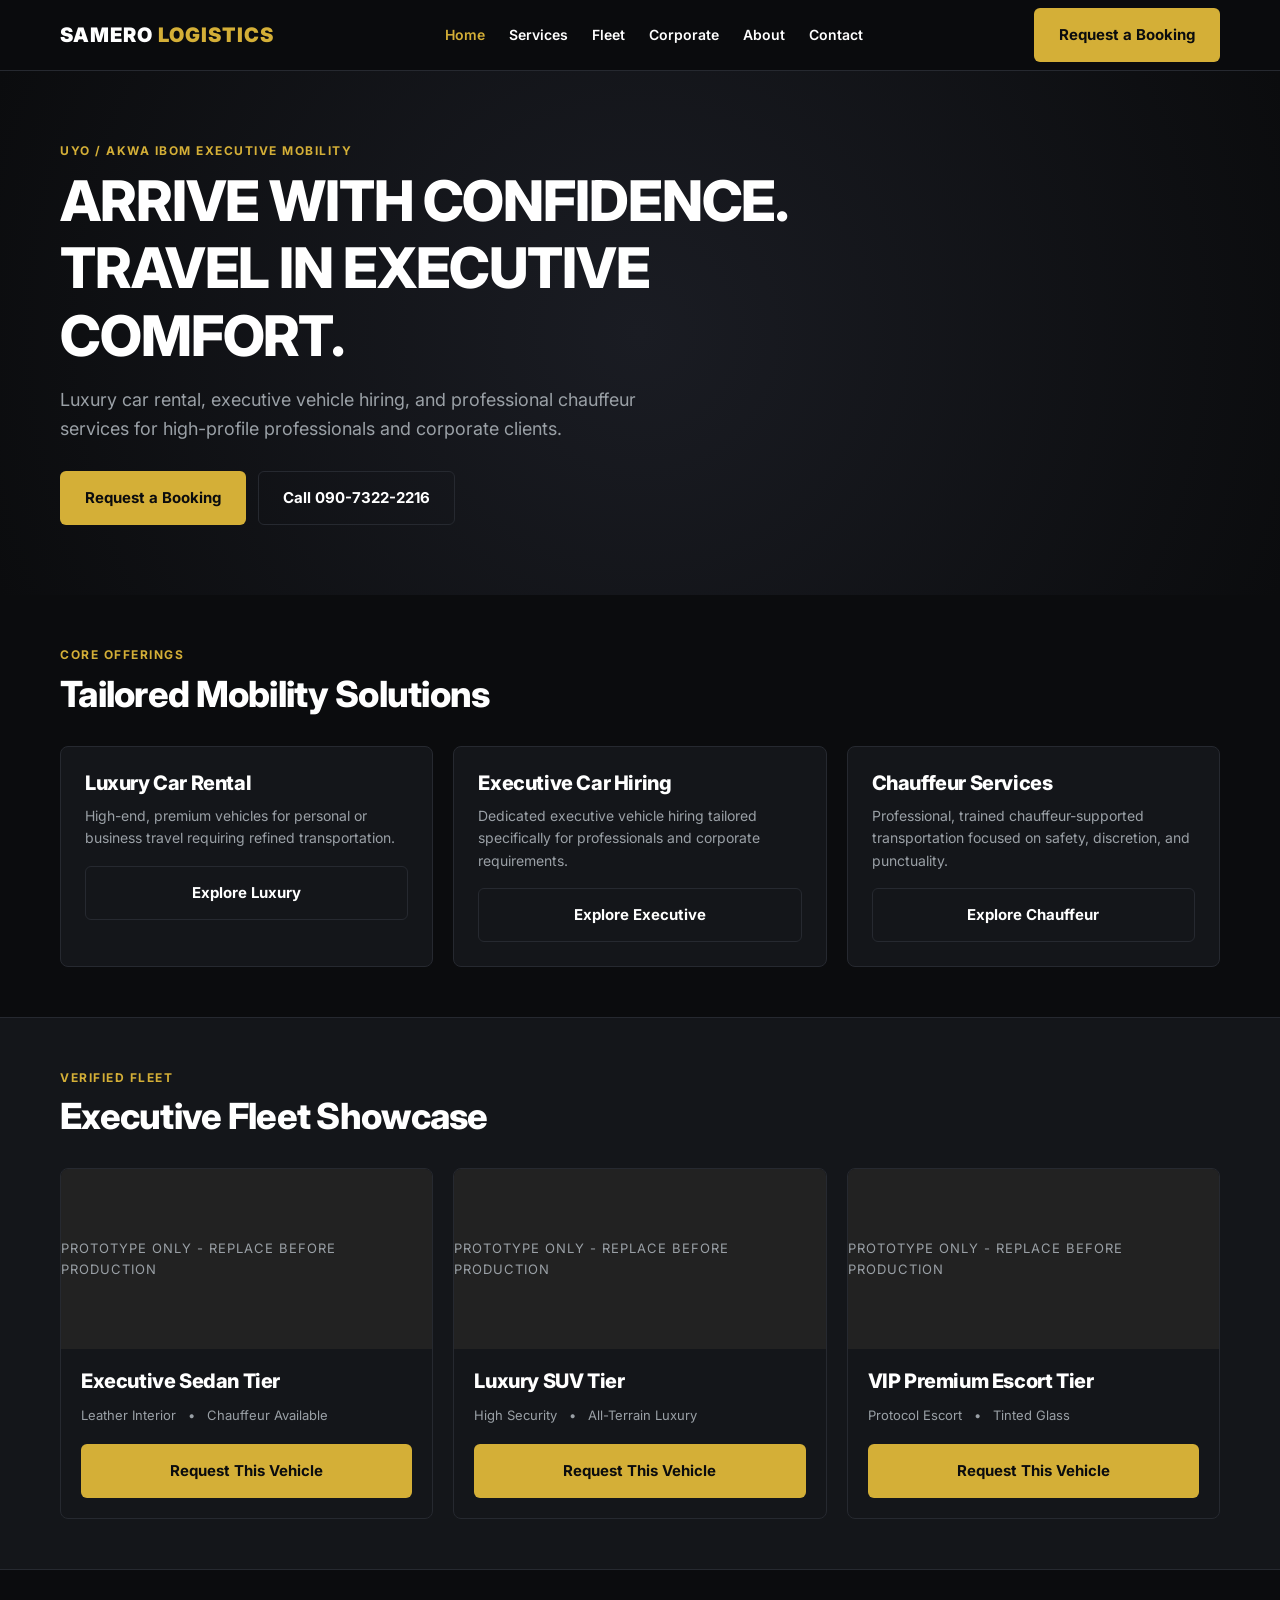
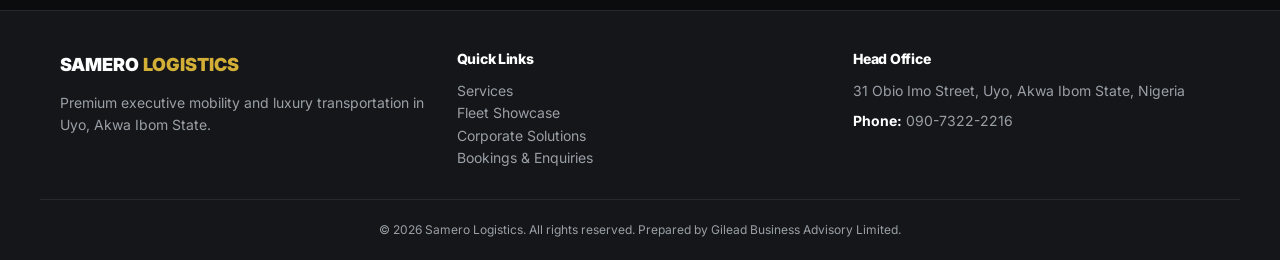
==== index.html @ fcae331d "Initial commit - Samero Logistics Executive Website" ====
<!DOCTYPE html>
<html lang="en">
<head>
  <meta charset="UTF-8">
  <meta name="viewport" content="width=device-width, initial-scale=1.0, viewport-fit=cover">
  <title>Samero Logistics | Executive Mobility & Luxury Transportation</title>
  <link rel="stylesheet" href="css/style.css">
  <link rel="preconnect" href="https://fonts.googleapis.com">
  <link rel="preconnect" href="https://fonts.gstatic.com" crossorigin>
  <link href="https://fonts.googleapis.com/css2?family=Inter:wght@400;600;700;800;900&display=swap" rel="stylesheet">
</head>
<body>

<header class="site-header">
  <div class="wrap nav">
    <a href="index.html" class="logo">SAMERO <span>LOGISTICS</span></a>
    
    <nav class="desktop-links">
      <a href="index.html" class="active">Home</a>
      <a href="services.html">Services</a>
      <a href="fleet.html">Fleet</a>
      <a href="corporate.html">Corporate</a>
      <a href="about.html">About</a>
      <a href="contact.html">Contact</a>
    </nav>

    <div class="nav-cta">
      <a href="contact.html" class="btn btn-gold">Request a Booking</a>
    </div>

    <button class="nav-toggle" id="navToggle" aria-label="Toggle navigation">Menu</button>
  </div>

  <nav class="mobile-menu" id="mobileMenu">
    <a href="index.html">Home</a>
    <a href="services.html">Services</a>
    <a href="fleet.html">Fleet</a>
    <a href="corporate.html">Corporate</a>
    <a href="about.html">About Us</a>
    <a href="contact.html">Contact & Booking</a>
  </nav>
</header>

<section style="padding: 70px 0; background: radial-gradient(circle at center, #1a1c23 0%, #0b0c0e 100%);">
  <div class="wrap">
    <span class="tag-line">Uyo / Akwa Ibom Executive Mobility</span>
    <h1 style="font-size: clamp(32px, 6vw, 56px); margin-bottom: 16px; max-width: 800px;">ARRIVE WITH CONFIDENCE. TRAVEL IN EXECUTIVE COMFORT.</h1>
    <p style="color: var(--text-muted); font-size: 18px; max-width: 600px; margin-bottom: 28px;">
      Luxury car rental, executive vehicle hiring, and professional chauffeur services for high-profile professionals and corporate clients.
    </p>
    <div style="display: flex; gap: 12px; flex-wrap: wrap;">
      <a href="contact.html" class="btn btn-gold">Request a Booking</a>
      <a href="tel:09073222216" class="btn btn-outline">Call 090-7322-2216</a>
    </div>
  </div>
</section>

<section>
  <div class="wrap">
    <div class="section-head">
      <span class="tag-line">Core Offerings</span>
      <h2>Tailored Mobility Solutions</h2>
    </div>
    <div class="grid-3">
      <div class="card">
        <h3>Luxury Car Rental</h3>
        <p>High-end, premium vehicles for personal or business travel requiring refined transportation.</p>
        <a href="services.html" class="btn btn-outline btn-block">Explore Luxury</a>
      </div>
      <div class="card">
        <h3>Executive Car Hiring</h3>
        <p>Dedicated executive vehicle hiring tailored specifically for professionals and corporate requirements.</p>
        <a href="services.html" class="btn btn-outline btn-block">Explore Executive</a>
      </div>
      <div class="card">
        <h3>Chauffeur Services</h3>
        <p>Professional, trained chauffeur-supported transportation focused on safety, discretion, and punctuality.</p>
        <a href="services.html" class="btn btn-outline btn-block">Explore Chauffeur</a>
      </div>
    </div>
  </div>
</section>

<section style="background: var(--bg-card); border-top: 1px solid var(--border-color); border-bottom: 1px solid var(--border-color);">
  <div class="wrap">
    <div class="section-head">
      <span class="tag-line">Verified Fleet</span>
      <h2>Executive Fleet Showcase</h2>
    </div>
    <div class="grid-3">
      <div class="card fleet-card">
        <div class="fleet-img">PROTOTYPE ONLY - REPLACE BEFORE PRODUCTION</div>
        <div class="fleet-body">
          <h3>Executive Sedan Tier</h3>
          <div class="fleet-specs"><span>Leather Interior</span> • <span>Chauffeur Available</span></div>
          <a href="contact.html?vehicle=Executive Sedan" class="btn btn-gold btn-block">Request This Vehicle</a>
        </div>
      </div>
      <div class="card fleet-card">
        <div class="fleet-img">PROTOTYPE ONLY - REPLACE BEFORE PRODUCTION</div>
        <div class="fleet-body">
          <h3>Luxury SUV Tier</h3>
          <div class="fleet-specs"><span>High Security</span> • <span>All-Terrain Luxury</span></div>
          <a href="contact.html?vehicle=Luxury SUV" class="btn btn-gold btn-block">Request This Vehicle</a>
        </div>
      </div>
      <div class="card fleet-card">
        <div class="fleet-img">PROTOTYPE ONLY - REPLACE BEFORE PRODUCTION</div>
        <div class="fleet-body">
          <h3>VIP Premium Escort Tier</h3>
          <div class="fleet-specs"><span>Protocol Escort</span> • <span>Tinted Glass</span></div>
          <a href="contact.html?vehicle=VIP Escort" class="btn btn-gold btn-block">Request This Vehicle</a>
        </div>
      </div>
    </div>
  </div>
</section>

<footer>
  <div class="wrap footer-grid">
    <div>
      <div class="footer-logo">SAMERO <span>LOGISTICS</span></div>
      <p>Premium executive mobility and luxury transportation in Uyo, Akwa Ibom State.</p>
    </div>
    <div>
      <h4 style="color:#fff; margin-bottom: 12px;">Quick Links</h4>
      <ul>
        <li><a href="services.html">Services</a></li>
        <li><a href="fleet.html">Fleet Showcase</a></li>
        <li><a href="corporate.html">Corporate Solutions</a></li>
        <li><a href="contact.html">Bookings & Enquiries</a></li>
      </ul>
    </div>
    <div>
      <h4 style="color:#fff; margin-bottom: 12px;">Head Office</h4>
      <p>31 Obio Imo Street, Uyo, Akwa Ibom State, Nigeria</p>
      <p style="margin-top: 8px;"><strong style="color:#fff;">Phone:</strong> 090-7322-2216</p>
    </div>
  </div>
  <div class="wrap footer-bottom">
    <p>&copy; <span id="year"></span> Samero Logistics. All rights reserved. Prepared by Gilead Business Advisory Limited.</p>
  </div>
</footer>

<div class="mobile-sticky-bar">
  <a href="tel:09073222216" class="btn btn-outline">Call Now</a>
  <a href="contact.html" class="btn btn-gold">Request Booking</a>
</div>

<script src="js/script.js"></script>
</body>
</html>
---- css/style.css ----
:root {
  --bg-black: #0b0c0e;
  --bg-card: #14161a;
  --bg-card-hover: #1c1f24;
  --gold: #d4af37;
  --gold-hover: #f1c40f;
  --gold-dark: #aa8c2c;
  --text-white: #ffffff;
  --text-muted: #9aa0a6;
  --border-color: #262930;
  --font-main: 'Inter', system-ui, -apple-system, sans-serif;
  --max-w: 1200px;
}

* { box-sizing: border-box; margin: 0; padding: 0; }
html { scroll-behavior: smooth; }

body {
  background-color: var(--bg-black);
  color: var(--text-white);
  font-family: var(--font-main);
  line-height: 1.6;
  padding-bottom: 70px; /* Space for mobile persistent sticky bar */
  -webkit-font-smoothing: antialiased;
}

@media(min-width: 840px) {
  body { padding-bottom: 0; }
}

a { color: inherit; text-decoration: none; }
ul { list-style: none; }
img { max-width: 100%; display: block; }

.wrap { max-width: var(--max-w); margin: 0 auto; padding: 0 20px; }

/* Typography */
h1, h2, h3, h4 { font-weight: 800; line-height: 1.2; letter-spacing: -0.02em; }
.text-gold { color: var(--gold); }
.tag-line { text-transform: uppercase; font-size: 12px; font-weight: 700; color: var(--gold); letter-spacing: 1.5px; display: block; margin-bottom: 8px; }

/* Buttons */
.btn {
  display: inline-flex; align-items: center; justify-content: center; gap: 8px;
  padding: 14px 24px; border-radius: 6px; font-weight: 700; font-size: 15px;
  cursor: pointer; transition: all 0.2s ease; border: 1px solid transparent; min-height: 48px;
  text-align: center;
}
.btn-gold { background: var(--gold); color: var(--bg-black); }
.btn-gold:hover { background: var(--gold-hover); }
.btn-outline { background: transparent; border-color: var(--border-color); color: var(--text-white); }
.btn-outline:hover { border-color: var(--gold); color: var(--gold); }
.btn-block { width: 100%; }

/* Navigation */
.site-header { position: sticky; top: 0; z-index: 100; background: rgba(11, 12, 14, 0.95); backdrop-filter: blur(10px); border-bottom: 1px solid var(--border-color); }
.nav { display: flex; align-items: center; justify-content: space-between; height: 70px; }
.logo { font-weight: 900; font-size: 20px; letter-spacing: 1px; }
.logo span { color: var(--gold); }

.desktop-links { display: none; gap: 24px; font-weight: 600; font-size: 14px; }
.desktop-links a:hover, .desktop-links a.active { color: var(--gold); }

.nav-cta { display: none; }

@media(min-width: 840px) {
  .desktop-links { display: flex; }
  .nav-cta { display: flex; }
}

.nav-toggle {
  background: transparent; border: 1px solid var(--border-color); color: #fff;
  padding: 8px 12px; border-radius: 4px; cursor: pointer; display: block;
}
@media(min-width: 840px) { .nav-toggle { display: none; } }

.mobile-menu {
  display: none; background: var(--bg-card); border-bottom: 1px solid var(--border-color); padding: 20px;
}
.mobile-menu.open { display: block; }
.mobile-menu a { display: block; padding: 12px 0; font-weight: 600; border-bottom: 1px solid var(--border-color); }
.mobile-menu a:last-child { border-bottom: none; }

/* Page Header */
.page-header { background: var(--bg-card); padding: 50px 0; border-bottom: 1px solid var(--border-color); }
.page-header h1 { font-size: clamp(28px, 5vw, 42px); margin-bottom: 10px; }
.page-header p { color: var(--text-muted); max-width: 600px; }

/* Sections & Cards */
section { padding: 50px 0; }
.section-head { margin-bottom: 30px; }
.section-head h2 { font-size: clamp(24px, 4vw, 36px); }

.grid-3 { display: grid; gap: 20px; }
.grid-2 { display: grid; gap: 20px; }
@media(min-width: 600px) { .grid-2 { grid-template-columns: repeat(2, 1fr); } }
@media(min-width: 840px) { .grid-3 { grid-template-columns: repeat(3, 1fr); } }

.card {
  background: var(--bg-card); border: 1px solid var(--border-color);
  border-radius: 8px; padding: 24px; transition: transform 0.2s, border-color 0.2s;
}
.card:hover { border-color: var(--gold); transform: translateY(-2px); }
.card h3 { font-size: 20px; margin-bottom: 10px; }
.card p { color: var(--text-muted); font-size: 14px; margin-bottom: 16px; }

/* Fleet Cards */
.fleet-card { overflow: hidden; padding: 0; }
.fleet-img { background: #222; height: 180px; display: flex; align-items: center; justify-content: center; color: var(--text-muted); font-size: 13px; text-transform: uppercase; letter-spacing: 1px; }
.fleet-body { padding: 20px; }
.fleet-specs { display: flex; gap: 12px; margin: 12px 0 18px; font-size: 13px; color: var(--text-muted); }

/* Form Elements */
.form-card { background: var(--bg-card); border: 1px solid var(--border-color); border-radius: 8px; padding: 24px; }
.field { margin-bottom: 16px; }
.field label { display: block; font-size: 13px; font-weight: 700; margin-bottom: 6px; color: var(--text-muted); }
.field input, .field select, .field textarea {
  width: 100%; background: var(--bg-black); border: 1px solid var(--border-color);
  color: #fff; padding: 12px; border-radius: 6px; font-family: inherit; font-size: 15px;
}
.field input:focus, .field select:focus, .field textarea:focus { outline: none; border-color: var(--gold); }
.field-row { display: grid; gap: 16px; }
@media(min-width: 520px) { .field-row { grid-template-columns: 1fr 1fr; } }

/* Sticky Mobile Bar */
.mobile-sticky-bar {
  position: fixed; bottom: 0; left: 0; right: 0; z-index: 100;
  display: flex; gap: 10px; padding: 10px 16px;
  background: var(--bg-card); border-top: 1px solid var(--border-color);
}
.mobile-sticky-bar .btn { flex: 1; font-size: 13px; padding: 10px 4px; min-height: 42px; }
@media(min-width: 840px) { .mobile-sticky-bar { display: none; } }

/* Footer */
footer { background: var(--bg-card); border-top: 1px solid var(--border-color); padding: 40px 0 20px; margin-top: 40px; font-size: 14px; color: var(--text-muted); }
.footer-grid { display: grid; gap: 30px; }
@media(min-width: 600px) { .footer-grid { grid-template-columns: repeat(3, 1fr); } }
.footer-logo { font-size: 18px; font-weight: 900; color: #fff; margin-bottom: 12px; }
.footer-logo span { color: var(--gold); }
.footer-bottom { border-top: 1px solid var(--border-color); margin-top: 30px; padding-top: 20px; text-align: center; font-size: 12px; }
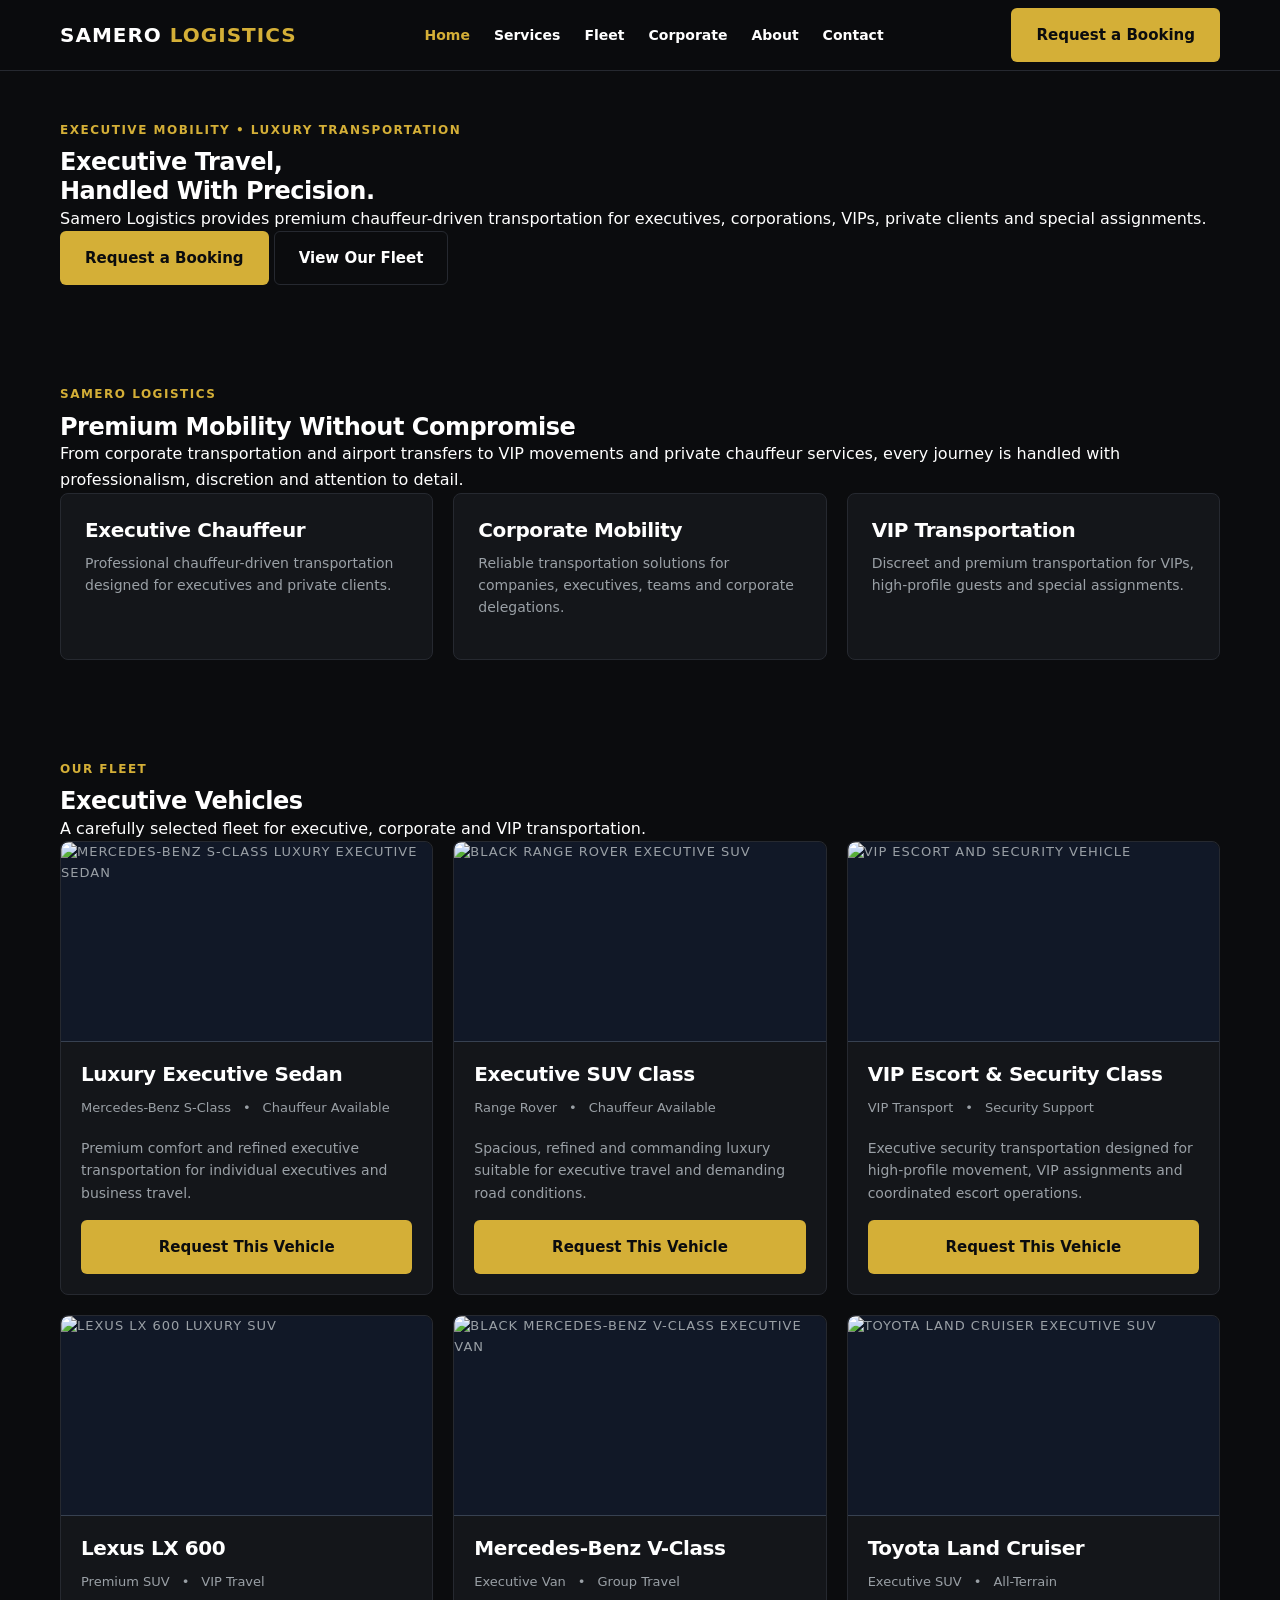
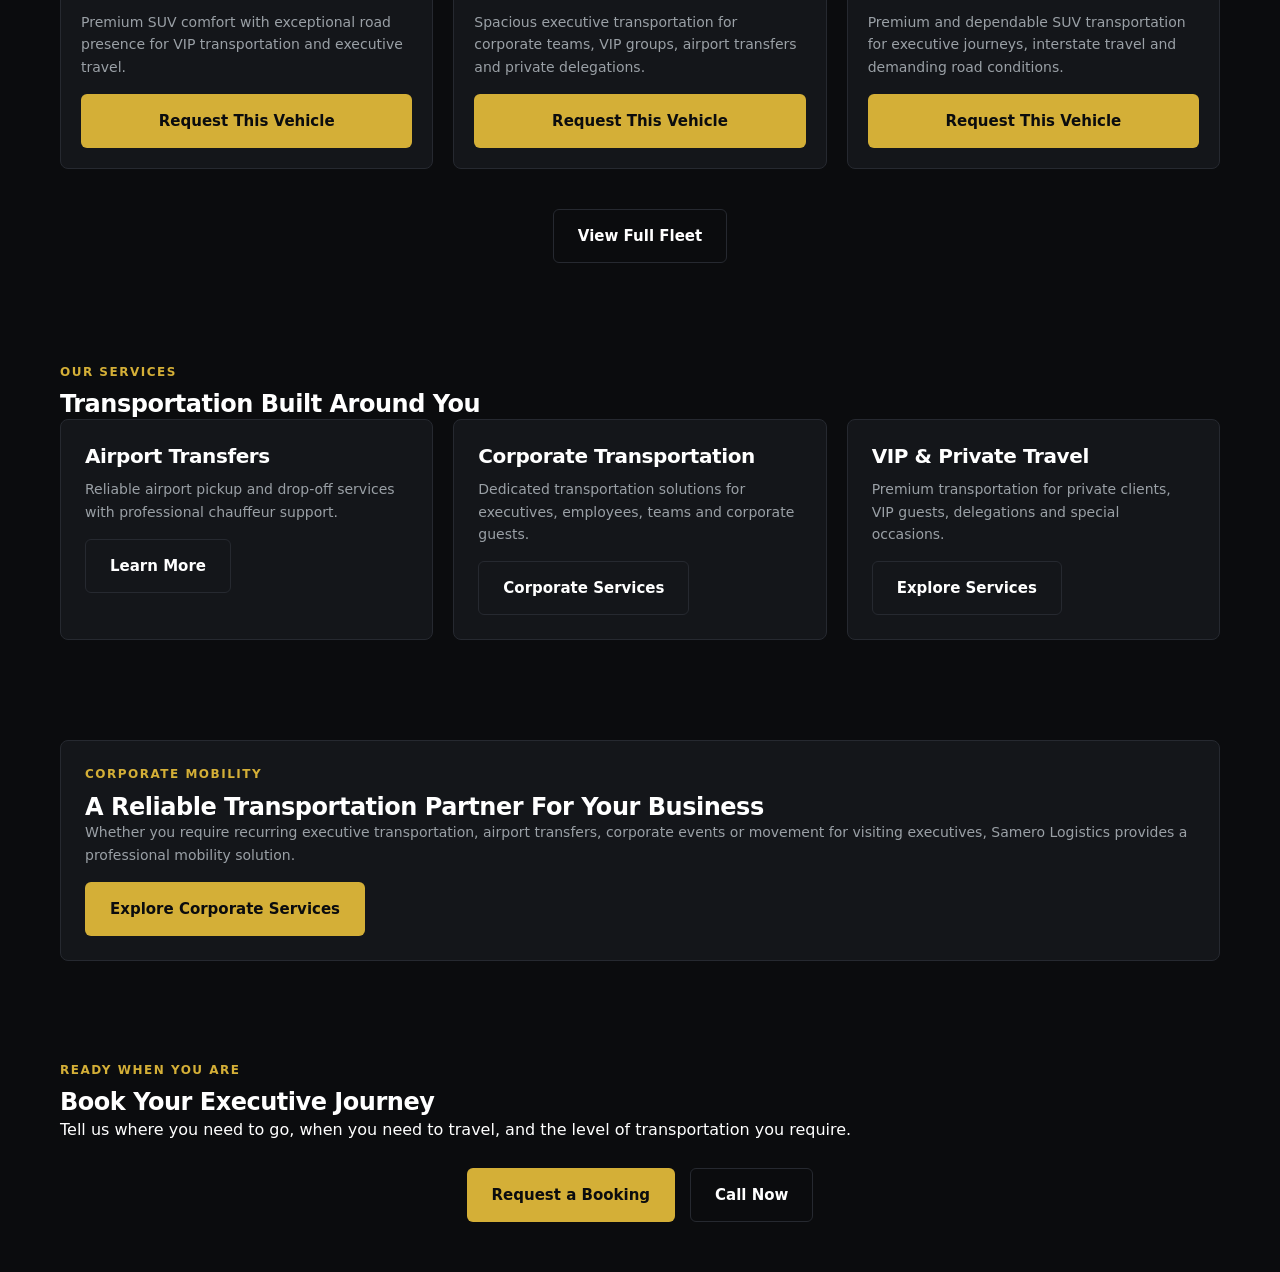
==== commit 3bb775eb: "Fix homepage fleet arrangement" ====
--- a/index.html
+++ b/index.html
@@ -1,152 +1,969 @@
 <!DOCTYPE html>
 <html lang="en">
+
 <head>
   <meta charset="UTF-8">
-  <meta name="viewport" content="width=device-width, initial-scale=1.0, viewport-fit=cover">
+  <meta name="viewport" content="width=device-width, initial-scale=1.0">
+
   <title>Samero Logistics | Executive Mobility & Luxury Transportation</title>
+
+  <meta
+    name="description"
+    content="Samero Logistics provides executive mobility, luxury transportation, chauffeur services, airport transfers and corporate transportation in Uyo, Akwa Ibom."
+  >
+
   <link rel="stylesheet" href="css/style.css">
-  <link rel="preconnect" href="https://fonts.googleapis.com">
-  <link rel="preconnect" href="https://fonts.gstatic.com" crossorigin>
-  <link href="https://fonts.googleapis.com/css2?family=Inter:wght@400;600;700;800;900&display=swap" rel="stylesheet">
 </head>
+
 <body>
 
+
+<!-- ========================================================= -->
+<!-- HEADER -->
+<!-- ========================================================= -->
+
 <header class="site-header">
+
   <div class="wrap nav">
-    <a href="index.html" class="logo">SAMERO <span>LOGISTICS</span></a>
-    
+
+    <a href="index.html" class="logo">
+      SAMERO <span>LOGISTICS</span>
+    </a>
+
     <nav class="desktop-links">
-      <a href="index.html" class="active">Home</a>
-      <a href="services.html">Services</a>
-      <a href="fleet.html">Fleet</a>
-      <a href="corporate.html">Corporate</a>
-      <a href="about.html">About</a>
-      <a href="contact.html">Contact</a>
+
+      <a href="index.html" class="active">
+        Home
+      </a>
+
+      <a href="services.html">
+        Services
+      </a>
+
+      <a href="fleet.html">
+        Fleet
+      </a>
+
+      <a href="corporate.html">
+        Corporate
+      </a>
+
+      <a href="about.html">
+        About
+      </a>
+
+      <a href="contact.html">
+        Contact
+      </a>
+
     </nav>
 
+
     <div class="nav-cta">
-      <a href="contact.html" class="btn btn-gold">Request a Booking</a>
-    </div>
-
-    <button class="nav-toggle" id="navToggle" aria-label="Toggle navigation">Menu</button>
+
+      <a
+        href="contact.html"
+        class="btn btn-gold"
+      >
+        Request a Booking
+      </a>
+
+    </div>
+
+
+    <button
+      class="nav-toggle"
+      id="navToggle"
+      aria-label="Toggle navigation"
+    >
+      Menu
+    </button>
+
   </div>
 
-  <nav class="mobile-menu" id="mobileMenu">
-    <a href="index.html">Home</a>
-    <a href="services.html">Services</a>
-    <a href="fleet.html">Fleet</a>
-    <a href="corporate.html">Corporate</a>
-    <a href="about.html">About Us</a>
-    <a href="contact.html">Contact & Booking</a>
+
+  <nav
+    class="mobile-menu"
+    id="mobileMenu"
+  >
+
+    <a href="index.html">
+      Home
+    </a>
+
+    <a href="services.html">
+      Services
+    </a>
+
+    <a href="fleet.html">
+      Fleet
+    </a>
+
+    <a href="corporate.html">
+      Corporate
+    </a>
+
+    <a href="about.html">
+      About Us
+    </a>
+
+    <a href="contact.html">
+      Contact & Booking
+    </a>
+
   </nav>
+
 </header>
 
-<section style="padding: 70px 0; background: radial-gradient(circle at center, #1a1c23 0%, #0b0c0e 100%);">
+
+
+<!-- ========================================================= -->
+<!-- HERO -->
+<!-- ========================================================= -->
+
+<section class="hero">
+
   <div class="wrap">
-    <span class="tag-line">Uyo / Akwa Ibom Executive Mobility</span>
-    <h1 style="font-size: clamp(32px, 6vw, 56px); margin-bottom: 16px; max-width: 800px;">ARRIVE WITH CONFIDENCE. TRAVEL IN EXECUTIVE COMFORT.</h1>
-    <p style="color: var(--text-muted); font-size: 18px; max-width: 600px; margin-bottom: 28px;">
-      Luxury car rental, executive vehicle hiring, and professional chauffeur services for high-profile professionals and corporate clients.
-    </p>
-    <div style="display: flex; gap: 12px; flex-wrap: wrap;">
-      <a href="contact.html" class="btn btn-gold">Request a Booking</a>
-      <a href="tel:09073222216" class="btn btn-outline">Call 090-7322-2216</a>
-    </div>
+
+    <div class="hero-content">
+
+      <span class="tag-line">
+        Executive Mobility • Luxury Transportation
+      </span>
+
+      <h1>
+        Executive Travel,
+        <br>
+        <span>Handled With Precision.</span>
+      </h1>
+
+      <p>
+        Samero Logistics provides premium chauffeur-driven
+        transportation for executives, corporations, VIPs,
+        private clients and special assignments.
+      </p>
+
+
+      <div class="hero-buttons">
+
+        <a
+          href="contact.html"
+          class="btn btn-gold"
+        >
+          Request a Booking
+        </a>
+
+        <a
+          href="fleet.html"
+          class="btn btn-outline"
+        >
+          View Our Fleet
+        </a>
+
+      </div>
+
+    </div>
+
   </div>
+
 </section>
 
+
+
+<!-- ========================================================= -->
+<!-- INTRODUCTION -->
+<!-- ========================================================= -->
+
 <section>
+
   <div class="wrap">
-    <div class="section-head">
-      <span class="tag-line">Core Offerings</span>
-      <h2>Tailored Mobility Solutions</h2>
-    </div>
+
+    <div class="section-heading">
+
+      <span class="tag-line">
+        Samero Logistics
+      </span>
+
+      <h2>
+        Premium Mobility Without Compromise
+      </h2>
+
+      <p>
+        From corporate transportation and airport transfers
+        to VIP movements and private chauffeur services,
+        every journey is handled with professionalism,
+        discretion and attention to detail.
+      </p>
+
+    </div>
+
+
     <div class="grid-3">
+
+
       <div class="card">
-        <h3>Luxury Car Rental</h3>
-        <p>High-end, premium vehicles for personal or business travel requiring refined transportation.</p>
-        <a href="services.html" class="btn btn-outline btn-block">Explore Luxury</a>
-      </div>
+
+        <h3>
+          Executive Chauffeur
+        </h3>
+
+        <p>
+          Professional chauffeur-driven transportation
+          designed for executives and private clients.
+        </p>
+
+      </div>
+
+
       <div class="card">
-        <h3>Executive Car Hiring</h3>
-        <p>Dedicated executive vehicle hiring tailored specifically for professionals and corporate requirements.</p>
-        <a href="services.html" class="btn btn-outline btn-block">Explore Executive</a>
-      </div>
+
+        <h3>
+          Corporate Mobility
+        </h3>
+
+        <p>
+          Reliable transportation solutions for companies,
+          executives, teams and corporate delegations.
+        </p>
+
+      </div>
+
+
       <div class="card">
-        <h3>Chauffeur Services</h3>
-        <p>Professional, trained chauffeur-supported transportation focused on safety, discretion, and punctuality.</p>
-        <a href="services.html" class="btn btn-outline btn-block">Explore Chauffeur</a>
-      </div>
-    </div>
+
+        <h3>
+          VIP Transportation
+        </h3>
+
+        <p>
+          Discreet and premium transportation for VIPs,
+          high-profile guests and special assignments.
+        </p>
+
+      </div>
+
+
+    </div>
+
   </div>
+
 </section>
 
-<section style="background: var(--bg-card); border-top: 1px solid var(--border-color); border-bottom: 1px solid var(--border-color);">
+
+
+<!-- ========================================================= -->
+<!-- FLEET -->
+<!-- IMPORTANT: FIRST ITEM IS A CAR -->
+<!-- ========================================================= -->
+
+<section>
+
   <div class="wrap">
-    <div class="section-head">
-      <span class="tag-line">Verified Fleet</span>
-      <h2>Executive Fleet Showcase</h2>
-    </div>
+
+
+    <div class="section-heading">
+
+      <span class="tag-line">
+        Our Fleet
+      </span>
+
+      <h2>
+        Executive Vehicles
+      </h2>
+
+      <p>
+        A carefully selected fleet for executive,
+        corporate and VIP transportation.
+      </p>
+
+    </div>
+
+
+    <!-- ===================================================== -->
+    <!-- FLEET GRID -->
+    <!-- ===================================================== -->
+
     <div class="grid-3">
+
+
+      <!-- ================================================= -->
+      <!-- 1. MERCEDES S-CLASS -->
+      <!-- ================================================= -->
+
       <div class="card fleet-card">
-        <div class="fleet-img">PROTOTYPE ONLY - REPLACE BEFORE PRODUCTION</div>
+
+        <div
+          class="fleet-img"
+          style="
+            height: 200px;
+            background: #111827;
+            border-bottom: 1px solid #374151;
+            border-radius: 8px 8px 0 0;
+            overflow: hidden;
+          "
+        >
+
+          <img
+            src="https://commons.wikimedia.org/wiki/Special:Redirect/file/Mercedes-Benz_S-Class_W223_black.jpg"
+            alt="Mercedes-Benz S-Class Luxury Executive Sedan"
+            style="
+              width: 100%;
+              height: 100%;
+              object-fit: cover;
+              display: block;
+            "
+          >
+
+        </div>
+
+
         <div class="fleet-body">
-          <h3>Executive Sedan Tier</h3>
-          <div class="fleet-specs"><span>Leather Interior</span> • <span>Chauffeur Available</span></div>
-          <a href="contact.html?vehicle=Executive Sedan" class="btn btn-gold btn-block">Request This Vehicle</a>
-        </div>
-      </div>
+
+          <h3>
+            Luxury Executive Sedan
+          </h3>
+
+          <div class="fleet-specs">
+
+            <span>
+              Mercedes-Benz S-Class
+            </span>
+
+            •
+
+            <span>
+              Chauffeur Available
+            </span>
+
+          </div>
+
+          <p>
+            Premium comfort and refined executive transportation
+            for individual executives and business travel.
+          </p>
+
+
+          <a
+            href="contact.html?vehicle=Luxury%20Executive%20Sedan"
+            class="btn btn-gold btn-block"
+          >
+            Request This Vehicle
+          </a>
+
+        </div>
+
+      </div>
+
+
+
+      <!-- ================================================= -->
+      <!-- 2. RANGE ROVER -->
+      <!-- ================================================= -->
+
       <div class="card fleet-card">
-        <div class="fleet-img">PROTOTYPE ONLY - REPLACE BEFORE PRODUCTION</div>
+
+        <div
+          class="fleet-img"
+          style="
+            height: 200px;
+            background: #111827;
+            border-bottom: 1px solid #374151;
+            border-radius: 8px 8px 0 0;
+            overflow: hidden;
+          "
+        >
+
+          <img
+            src="https://commons.wikimedia.org/wiki/Special:Redirect/file/Land_Rover_Range_Rover_in_Black_(4th_generation)_1.jpg"
+            alt="Black Range Rover Executive SUV"
+            style="
+              width: 100%;
+              height: 100%;
+              object-fit: cover;
+              display: block;
+            "
+          >
+
+        </div>
+
+
         <div class="fleet-body">
-          <h3>Luxury SUV Tier</h3>
-          <div class="fleet-specs"><span>High Security</span> • <span>All-Terrain Luxury</span></div>
-          <a href="contact.html?vehicle=Luxury SUV" class="btn btn-gold btn-block">Request This Vehicle</a>
-        </div>
-      </div>
+
+          <h3>
+            Executive SUV Class
+          </h3>
+
+          <div class="fleet-specs">
+
+            <span>
+              Range Rover
+            </span>
+
+            •
+
+            <span>
+              Chauffeur Available
+            </span>
+
+          </div>
+
+          <p>
+            Spacious, refined and commanding luxury suitable
+            for executive travel and demanding road conditions.
+          </p>
+
+
+          <a
+            href="contact.html?vehicle=Executive%20SUV%20Class"
+            class="btn btn-gold btn-block"
+          >
+            Request This Vehicle
+          </a>
+
+        </div>
+
+      </div>
+
+
+
+      <!-- ================================================= -->
+      <!-- 3. VIP ESCORT -->
+      <!-- ================================================= -->
+
       <div class="card fleet-card">
-        <div class="fleet-img">PROTOTYPE ONLY - REPLACE BEFORE PRODUCTION</div>
+
+        <div
+          class="fleet-img"
+          style="
+            height: 200px;
+            background: #111827;
+            border-bottom: 1px solid #374151;
+            border-radius: 8px 8px 0 0;
+            overflow: hidden;
+          "
+        >
+
+          <img
+            src="https://www.independenturdu.com/sites/default/files/styles/1368x911/public/article/main-image/2022/08/04/234571-629566404.jpg?itok=AYWaTeHv"
+            alt="VIP Escort and Security Vehicle"
+            style="
+              width: 100%;
+              height: 100%;
+              object-fit: cover;
+              display: block;
+            "
+          >
+
+        </div>
+
+
         <div class="fleet-body">
-          <h3>VIP Premium Escort Tier</h3>
-          <div class="fleet-specs"><span>Protocol Escort</span> • <span>Tinted Glass</span></div>
-          <a href="contact.html?vehicle=VIP Escort" class="btn btn-gold btn-block">Request This Vehicle</a>
-        </div>
-      </div>
-    </div>
+
+          <h3>
+            VIP Escort & Security Class
+          </h3>
+
+          <div class="fleet-specs">
+
+            <span>
+              VIP Transport
+            </span>
+
+            •
+
+            <span>
+              Security Support
+            </span>
+
+          </div>
+
+          <p>
+            Executive security transportation designed for
+            high-profile movement, VIP assignments and
+            coordinated escort operations.
+          </p>
+
+
+          <a
+            href="contact.html?vehicle=VIP%20Escort"
+            class="btn btn-gold btn-block"
+          >
+            Request This Vehicle
+          </a>
+
+        </div>
+
+      </div>
+
+
+
+      <!-- ================================================= -->
+      <!-- 4. LEXUS LX 600 -->
+      <!-- ================================================= -->
+
+      <div class="card fleet-card">
+
+        <div
+          class="fleet-img"
+          style="
+            height: 200px;
+            background: #111827;
+            border-bottom: 1px solid #374151;
+            border-radius: 8px 8px 0 0;
+            overflow: hidden;
+          "
+        >
+
+          <img
+            src="https://commons.wikimedia.org/wiki/Special:Redirect/file/Lexus_LX_600_VJA310_Premier_Graphite_Black_03.jpg"
+            alt="Lexus LX 600 Luxury SUV"
+            style="
+              width: 100%;
+              height: 100%;
+              object-fit: cover;
+              display: block;
+            "
+          >
+
+        </div>
+
+
+        <div class="fleet-body">
+
+          <h3>
+            Lexus LX 600
+          </h3>
+
+          <div class="fleet-specs">
+
+            <span>
+              Premium SUV
+            </span>
+
+            •
+
+            <span>
+              VIP Travel
+            </span>
+
+          </div>
+
+          <p>
+            Premium SUV comfort with exceptional road presence
+            for VIP transportation and executive travel.
+          </p>
+
+
+          <a
+            href="contact.html?vehicle=Lexus%20LX%20600"
+            class="btn btn-gold btn-block"
+          >
+            Request This Vehicle
+          </a>
+
+        </div>
+
+      </div>
+
+
+
+      <!-- ================================================= -->
+      <!-- 5. MERCEDES V-CLASS -->
+      <!-- ================================================= -->
+
+      <div class="card fleet-card">
+
+        <div
+          class="fleet-img"
+          style="
+            height: 200px;
+            background: #111827;
+            border-bottom: 1px solid #374151;
+            border-radius: 8px 8px 0 0;
+            overflow: hidden;
+          "
+        >
+
+          <img
+            src="https://commons.wikimedia.org/wiki/Special:Redirect/file/Mercedes-Benz_V-class_Black.jpg"
+            alt="Black Mercedes-Benz V-Class Executive Van"
+            style="
+              width: 100%;
+              height: 100%;
+              object-fit: cover;
+              display: block;
+            "
+          >
+
+        </div>
+
+
+        <div class="fleet-body">
+
+          <h3>
+            Mercedes-Benz V-Class
+          </h3>
+
+          <div class="fleet-specs">
+
+            <span>
+              Executive Van
+            </span>
+
+            •
+
+            <span>
+              Group Travel
+            </span>
+
+          </div>
+
+          <p>
+            Spacious executive transportation for corporate
+            teams, VIP groups, airport transfers and private
+            delegations.
+          </p>
+
+
+          <a
+            href="contact.html?vehicle=Mercedes-Benz%20V-Class"
+            class="btn btn-gold btn-block"
+          >
+            Request This Vehicle
+          </a>
+
+        </div>
+
+      </div>
+
+
+
+      <!-- ================================================= -->
+      <!-- 6. TOYOTA LAND CRUISER -->
+      <!-- ================================================= -->
+
+      <div class="card fleet-card">
+
+        <div
+          class="fleet-img"
+          style="
+            height: 200px;
+            background: #111827;
+            border-bottom: 1px solid #374151;
+            border-radius: 8px 8px 0 0;
+            overflow: hidden;
+          "
+        >
+
+          <img
+            src="https://commons.wikimedia.org/wiki/Special:Redirect/file/Toyota_Land_Cruiser_FJA300_3.3_GR_Sport_Attitude_Black_Mica_01.jpg"
+            alt="Toyota Land Cruiser Executive SUV"
+            style="
+              width: 100%;
+              height: 100%;
+              object-fit: cover;
+              display: block;
+            "
+          >
+
+        </div>
+
+
+        <div class="fleet-body">
+
+          <h3>
+            Toyota Land Cruiser
+          </h3>
+
+          <div class="fleet-specs">
+
+            <span>
+              Executive SUV
+            </span>
+
+            •
+
+            <span>
+              All-Terrain
+            </span>
+
+          </div>
+
+          <p>
+            Premium and dependable SUV transportation for
+            executive journeys, interstate travel and
+            demanding road conditions.
+          </p>
+
+
+          <a
+            href="contact.html?vehicle=Toyota%20Land%20Cruiser"
+            class="btn btn-gold btn-block"
+          >
+            Request This Vehicle
+          </a>
+
+        </div>
+
+      </div>
+
+
+    </div>
+
+
+    <!-- ===================================================== -->
+    <!-- VIEW FULL FLEET -->
+    <!-- ===================================================== -->
+
+    <div
+      style="
+        text-align: center;
+        margin-top: 40px;
+      "
+    >
+
+      <a
+        href="fleet.html"
+        class="btn btn-outline"
+      >
+        View Full Fleet
+      </a>
+
+    </div>
+
   </div>
+
 </section>
 
-<footer>
-  <div class="wrap footer-grid">
-    <div>
-      <div class="footer-logo">SAMERO <span>LOGISTICS</span></div>
-      <p>Premium executive mobility and luxury transportation in Uyo, Akwa Ibom State.</p>
-    </div>
-    <div>
-      <h4 style="color:#fff; margin-bottom: 12px;">Quick Links</h4>
-      <ul>
-        <li><a href="services.html">Services</a></li>
-        <li><a href="fleet.html">Fleet Showcase</a></li>
-        <li><a href="corporate.html">Corporate Solutions</a></li>
-        <li><a href="contact.html">Bookings & Enquiries</a></li>
-      </ul>
-    </div>
-    <div>
-      <h4 style="color:#fff; margin-bottom: 12px;">Head Office</h4>
-      <p>31 Obio Imo Street, Uyo, Akwa Ibom State, Nigeria</p>
-      <p style="margin-top: 8px;"><strong style="color:#fff;">Phone:</strong> 090-7322-2216</p>
-    </div>
+
+
+<!-- ========================================================= -->
+<!-- SERVICES -->
+<!-- ========================================================= -->
+
+<section>
+
+  <div class="wrap">
+
+    <div class="section-heading">
+
+      <span class="tag-line">
+        Our Services
+      </span>
+
+      <h2>
+        Transportation Built Around You
+      </h2>
+
+    </div>
+
+
+    <div class="grid-3">
+
+
+      <div class="card">
+
+        <h3>
+          Airport Transfers
+        </h3>
+
+        <p>
+          Reliable airport pickup and drop-off services
+          with professional chauffeur support.
+        </p>
+
+        <a
+          href="services.html"
+          class="btn btn-outline"
+        >
+          Learn More
+        </a>
+
+      </div>
+
+
+      <div class="card">
+
+        <h3>
+          Corporate Transportation
+        </h3>
+
+        <p>
+          Dedicated transportation solutions for
+          executives, employees, teams and corporate guests.
+        </p>
+
+        <a
+          href="corporate.html"
+          class="btn btn-outline"
+        >
+          Corporate Services
+        </a>
+
+      </div>
+
+
+      <div class="card">
+
+        <h3>
+          VIP & Private Travel
+        </h3>
+
+        <p>
+          Premium transportation for private clients,
+          VIP guests, delegations and special occasions.
+        </p>
+
+        <a
+          href="services.html"
+          class="btn btn-outline"
+        >
+          Explore Services
+        </a>
+
+      </div>
+
+
+    </div>
+
   </div>
-  <div class="wrap footer-bottom">
-    <p>&copy; <span id="year"></span> Samero Logistics. All rights reserved. Prepared by Gilead Business Advisory Limited.</p>
+
+</section>
+
+
+
+<!-- ========================================================= -->
+<!-- CORPORATE CTA -->
+<!-- ========================================================= -->
+
+<section>
+
+  <div class="wrap">
+
+    <div class="card">
+
+      <div class="section-heading">
+
+        <span class="tag-line">
+          Corporate Mobility
+        </span>
+
+        <h2>
+          A Reliable Transportation Partner For Your Business
+        </h2>
+
+        <p>
+          Whether you require recurring executive transportation,
+          airport transfers, corporate events or movement for
+          visiting executives, Samero Logistics provides a
+          professional mobility solution.
+        </p>
+
+
+        <a
+          href="corporate.html"
+          class="btn btn-gold"
+        >
+          Explore Corporate Services
+        </a>
+
+      </div>
+
+    </div>
+
   </div>
-</footer>
+
+</section>
+
+
+
+<!-- ========================================================= -->
+<!-- FINAL CTA -->
+<!-- ========================================================= -->
+
+<section>
+
+  <div class="wrap">
+
+    <div class="section-heading">
+
+      <span class="tag-line">
+        Ready When You Are
+      </span>
+
+      <h2>
+        Book Your Executive Journey
+      </h2>
+
+      <p>
+        Tell us where you need to go, when you need to travel,
+        and the level of transportation you require.
+      </p>
+
+
+      <div
+        style="
+          display: flex;
+          gap: 15px;
+          justify-content: center;
+          flex-wrap: wrap;
+          margin-top: 25px;
+        "
+      >
+
+        <a
+          href="contact.html"
+          class="btn btn-gold"
+        >
+          Request a Booking
+        </a>
+
+        <a
+          href="tel:09073222216"
+          class="btn btn-outline"
+        >
+          Call Now
+        </a>
+
+      </div>
+
+    </div>
+
+  </div>
+
+</section>
+
+
+
+<!-- ========================================================= -->
+<!-- MOBILE STICKY BAR -->
+<!-- ========================================================= -->
 
 <div class="mobile-sticky-bar">
-  <a href="tel:09073222216" class="btn btn-outline">Call Now</a>
-  <a href="contact.html" class="btn btn-gold">Request Booking</a>
+
+  <a
+    href="tel:09073222216"
+    class="btn btn-outline"
+  >
+    Call Now
+  </a>
+
+  <a
+    href="contact.html"
+    class="btn btn-gold"
+  >
+    Request Booking
+  </a>
+
 </div>
 
+
+
+<!-- ========================================================= -->
+<!-- JAVASCRIPT -->
+<!-- ========================================================= -->
+
 <script src="js/script.js"></script>
+
 </body>
 </html>
